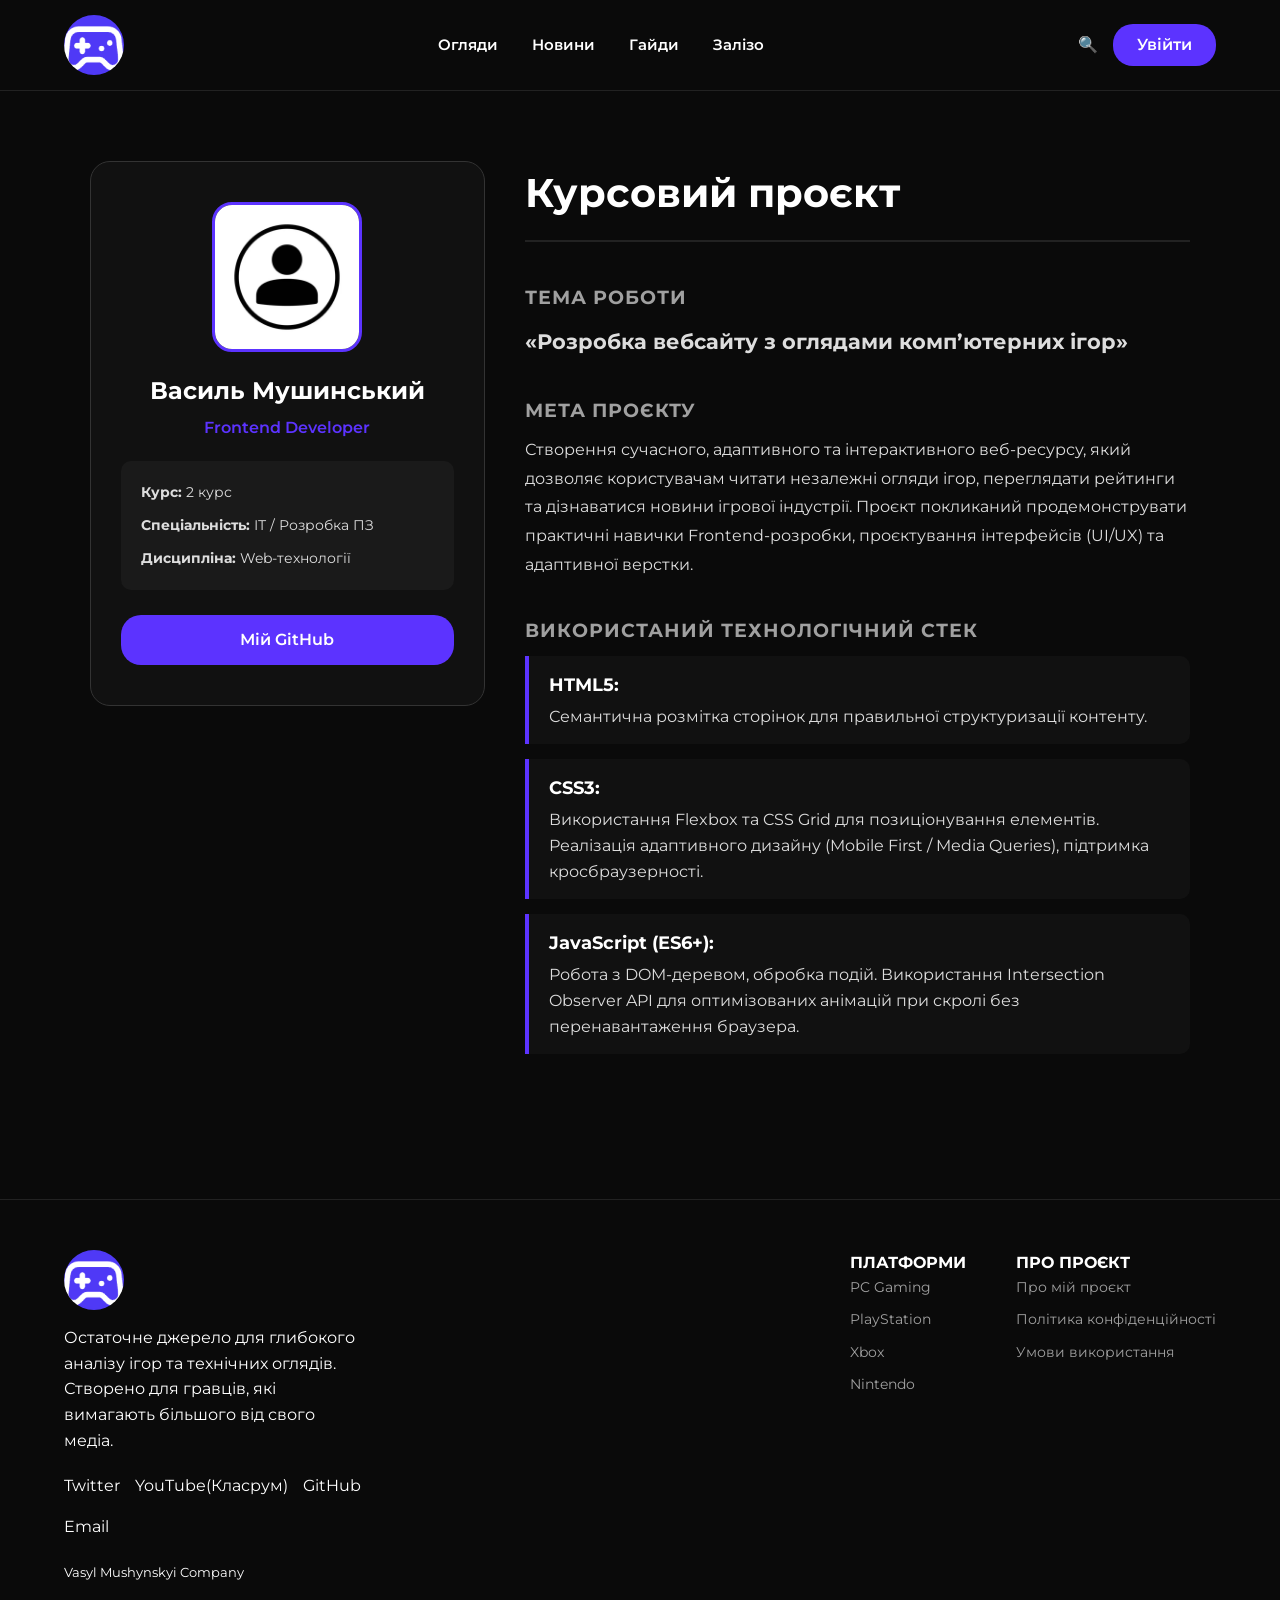
==== about.html @ b8786524 "fix" ====
<!DOCTYPE html>
<html lang="uk">
<head>
    <meta charset="UTF-8">
    <meta name="viewport" content="width=device-width, initial-scale=1.0">
    <title>Про проєкт | PLAY & FUN</title>
    <link rel="stylesheet" href="style.css">
    <link href="https://fonts.googleapis.com/css2?family=Montserrat:wght@400;600;800&display=swap" rel="stylesheet">
</head>
<body>
    <header class="navbar">
        <div class="logo">
            <a href="index.html"><img src="images/logo.png" alt="Play & Fun Logo" class="round-logo"></a>
        </div>
        <nav class="nav-links">
            <a href="reviews.html">Огляди</a>
            <a href="#">Новини</a>
            <a href="#">Гайди</a>
            <a href="#">Залізо</a>
        </nav>
        <div class="nav-actions">
            <span class="search-icon">🔍</span>
            <a href="#" class="btn-primary">Увійти</a>
        </div>
    </header>

    <main class="page-content fade-in">
        <div class="project-info-container">
            
            <aside class="student-profile">
                <div class="profile-pic">
                    <img src="images/my_photo.jpg" alt="Моє фото">
                </div>
                <h2>Василь Мушинський</h2>
                <p class="role">Frontend Developer</p>
                <div class="student-details">
                    <p><strong>Курс:</strong> 2 курс</p>
                    <p><strong>Спеціальність:</strong> ІТ / Розробка ПЗ</p>
                    <p><strong>Дисципліна:</strong> Web-технології</p>
                </div>
                <a href="https://github.com/vmushynskyi2024-creator" target="_blank" class="btn-primary github-btn">Мій GitHub</a>
            </aside>

            <section class="project-details">
                <h1>Курсовий проєкт</h1>
                
                <div class="info-block">
                    <h3>Тема роботи</h3>
                    <p class="highlight-text">«Розробка вебсайту з оглядами комп’ютерних ігор»</p>
                </div>

                <div class="info-block">
                    <h3>Мета проєкту</h3>
                    <p>Створення сучасного, адаптивного та інтерактивного веб-ресурсу, який дозволяє користувачам читати незалежні огляди ігор, переглядати рейтинги та дізнаватися новини ігрової індустрії. Проєкт покликаний продемонструвати практичні навички Frontend-розробки, проєктування інтерфейсів (UI/UX) та адаптивної верстки.</p>
                </div>

                <div class="info-block">
                    <h3>Використаний технологічний стек</h3>
                    <ul class="tech-stack">
                        <li>
                            <span class="tech-title">HTML5:</span> 
                            Семантична розмітка сторінок для правильної структуризації контенту.
                        </li>
                        <li>
                            <span class="tech-title">CSS3:</span> 
                            Використання Flexbox та CSS Grid для позиціонування елементів. Реалізація адаптивного дизайну (Mobile First / Media Queries), підтримка кросбраузерності.
                        </li>
                        <li>
                            <span class="tech-title">JavaScript (ES6+):</span> 
                            Робота з DOM-деревом, обробка подій. Використання Intersection Observer API для оптимізованих анімацій при скролі без перенавантаження браузера.
                        </li>
                    </ul>
                </div>
            </section>

        </div>
    </main>

    <footer>
        <div class="footer-content">
            <div class="footer-info">
                <img src="images/logo.png" alt="Play & Fun" class="round-logo" style="margin-bottom: 15px;">
                <p>Остаточне джерело для глибокого аналізу ігор та технічних оглядів. Створено для гравців, які вимагають більшого від свого медіа.</p>
                <div class="social-links">
                    <a href="#">Twitter</a>
                    <a href="https://classroom.google.com/h" target="_blank" title="Мій Classroom">YouTube(Класрум)</a>
                    <a href="https://github.com/vmushynskyi2024-creator" target="_blank">GitHub</a>
                    <a href="#">Email</a>
                </div>
                <small>Vasyl Mushynskyi Company</small>
            </div>
            
            <div class="footer-links">
                <div class="link-column">
                    <h4>ПЛАТФОРМИ</h4>
                    <a href="#">PC Gaming</a>
                    <a href="#">PlayStation</a>
                    <a href="#">Xbox</a>
                    <a href="#">Nintendo</a>
                </div>
                <div class="link-column">
                    <h4>ПРО ПРОЄКТ</h4>
                    <a href="about.html">Про мій проєкт</a>
                    <a href="#">Політика конфіденційності</a>
                    <a href="#">Умови використання</a>
                </div>
            </div>
        </div>
    </footer>

    <script src="script.js"></script>
</body>
</html>
---- style.css ----
/* Базові налаштування */
* {
    margin: 0;
    padding: 0;
    box-sizing: border-box;
    font-family: 'Montserrat', sans-serif;
}

:root {
    --bg-dark: #0a0a0a;
    --text-main: #ffffff;
    --text-muted: #a0a0a0;
    --primary-purple: #5c33ff;
    --accent-blue: #3355ff;
    --btn-dark: #1a1b26;
}

body {
    background-color: var(--bg-dark);
    color: var(--text-main);
    line-height: 1.6;
    overflow-x: hidden;
}

a {
    text-decoration: none;
    color: inherit;
}

.round-logo {
    width: 60px;
    height: 60px;
    border-radius: 50%;
    object-fit: cover;
    display: block;
}

/* Шапка сайту */
.navbar {
    display: flex;
    justify-content: space-between;
    align-items: center;
    padding: 15px 5%;
    border-bottom: 1px solid #222;
}

.nav-links a {
    margin: 0 15px;
    font-size: 15px;
    font-weight: 600;
    transition: color 0.3s;
}

.nav-links a:hover {
    color: var(--primary-purple);
}

.nav-actions {
    display: flex;
    align-items: center;
    gap: 15px;
}

.btn-primary {
    background-color: var(--primary-purple);
    padding: 8px 24px;
    border-radius: 20px;
    font-weight: 600;
}

/* Головний блок (Hero) */
.hero {
    display: flex;
    justify-content: space-between;
    align-items: center;
    padding: 60px 5%;
    min-height: 60vh;
}

.hero-content {
    flex: 1;
    max-width: 500px;
}

.badge {
    background-color: #2a1b54;
    color: #a385ff;
    padding: 5px 15px;
    border-radius: 15px;
    font-size: 12px;
    font-weight: bold;
    display: inline-block;
    margin-bottom: 15px;
}

.hero h1 {
    font-size: 4rem;
    font-weight: 800;
    margin: 10px 0 20px 0;
    line-height: 1.1;
}

.highlight {
    color: var(--primary-purple);
    font-family: cursive;
}

.hero p {
    color: var(--text-muted);
    margin-bottom: 30px;
    font-size: 15px;
}

.hero-buttons a {
    display: inline-block;
    padding: 12px 25px;
    border-radius: 30px;
    font-weight: bold;
    margin-right: 15px;
    font-size: 14px;
}

.btn-white {
    background-color: #fff;
    color: #000;
}

.btn-dark {
    background-color: var(--btn-dark);
    color: #fff;
}

.hero-image {
    flex: 1;
    display: flex;
    justify-content: flex-end;
}

.main-game-card {
    width: 100%;
    max-width: 500px;
    height: 320px;
    background-color: #222; /* Фоновий колір, якщо картинка не завантажиться */
    background-position: center;
    background-size: cover;
    background-repeat: no-repeat;
    border-radius: 20px;
    position: relative;
    border-bottom: 5px solid var(--primary-purple);
    overflow: hidden;
}

.card-overlay {
    position: absolute;
    bottom: 0;
    width: 100%;
    padding: 20px;
    background: linear-gradient(to top, rgba(0,0,0,0.9), transparent);
}

.rating {
    font-size: 2rem;
    font-weight: bold;
    margin-bottom: 5px;
}

.game-title {
    font-weight: bold;
    font-size: 1.2rem;
}

.scroll-container {
    text-align: center;
    margin: 20px 0 50px 0;
}

.btn-outline {
    background: transparent;
    border: 1px solid #444;
    color: #fff;
    padding: 10px 30px;
    border-radius: 20px;
    cursor: pointer;
    transition: 0.3s;
}

.btn-outline:hover {
    background: #222;
}

/* Останні огляди на головній */
.more-games {
    padding: 20px 5% 60px;
}

.more-games h2 {
    margin-bottom: 30px;
    text-align: center;
}

.games-grid {
    display: grid;
    grid-template-columns: repeat(auto-fit, minmax(280px, 1fr));
    gap: 25px;
}

.latest-review-card {
    background: #111;
    border-radius: 15px;
    overflow: hidden;
    border: 1px solid #222;
}

.img-placeholder {
    width: 100%;
    height: 180px;
    background-color: #222; /* Якщо немає картинки */
    background-size: cover;
    background-position: center;
}

.latest-review-text {
    padding: 15px;
}

.latest-review-text h3 {
    font-size: 1.1rem;
    margin-bottom: 10px;
}

.latest-review-text p {
    font-size: 0.9rem;
    color: var(--text-muted);
}

/* Сторінка Оглядів (reviews.html) */
.page-content {
    padding: 50px 5%;
}

.page-content h1 {
    margin-bottom: 40px;
}

.review-cards-grid {
    display: grid;
    grid-template-columns: repeat(auto-fit, minmax(320px, 1fr));
    gap: 30px;
}

.full-review-card {
    position: relative;
    height: 350px;
    background-color: #222;
    border-radius: 20px;
    background-size: cover;
    background-position: center;
    background-repeat: no-repeat;
    overflow: hidden;
    border-bottom: 4px solid var(--primary-purple);
    transition: transform 0.3s;
}

.full-review-card:hover {
    transform: translateY(-5px);
}

.card-gradient-overlay {
    position: absolute;
    bottom: 0;
    left: 0;
    width: 100%;
    padding: 25px 20px;
    background: linear-gradient(to top, rgba(0,0,0,0.95) 0%, rgba(0,0,0,0.7) 60%, transparent 100%);
}

.card-gradient-overlay .card-rating {
    font-size: 1.8rem;
    font-weight: 800;
    margin-bottom: 5px;
}

.card-gradient-overlay .card-title {
    font-size: 1.4rem;
    margin-bottom: 8px;
    line-height: 1.2;
}

.card-gradient-overlay .card-desc {
    font-size: 0.9rem;
    color: #ddd;
    line-height: 1.4;
}

/* === сторінка "Про проєкт" (about.html) === */
.project-info-container {
    display: flex;
    gap: 40px;
    max-width: 1100px;
    margin: 0 auto;
    padding: 20px 0 60px 0;
}

/* Ліва колонка */
.student-profile {
    flex: 1;
    min-width: 300px;
    background: #111;
    border: 1px solid #333;
    border-radius: 20px;
    padding: 40px 30px;
    text-align: center;
    height: fit-content;
}

.profile-pic {
    width: 150px;
    height: 150px;
    margin: 0 auto 20px auto;
    border-radius: 20px;
    overflow: hidden;
    border: 3px solid var(--primary-purple);
    background-color: #222;
}

.profile-pic img {
    width: 100%;
    height: 100%;
    object-fit: cover;
}

.student-profile h2 {
    font-size: 1.5rem;
    margin-bottom: 5px;
}

.role {
    color: var(--primary-purple);
    font-weight: 600;
    margin-bottom: 20px;
}

.student-details {
    text-align: left;
    background: #1a1a1a;
    padding: 20px;
    border-radius: 10px;
    margin-bottom: 25px;
}

.student-details p {
    margin-bottom: 10px;
    font-size: 0.9rem;
    color: #ddd;
}

.student-details p:last-child {
    margin-bottom: 0;
}

.github-btn {
    display: inline-block;
    width: 100%;
    padding: 12px 0;
}

/* Права колонка */
.project-details {
    flex: 2;
}

.project-details h1 {
    font-size: 2.5rem;
    margin-bottom: 40px;
    border-bottom: 2px solid #222;
    padding-bottom: 15px;
}

.info-block {
    margin-bottom: 35px;
}

.info-block h3 {
    font-size: 1.2rem;
    color: var(--text-muted);
    margin-bottom: 10px;
    text-transform: uppercase;
    letter-spacing: 1px;
}

.highlight-text {
    font-size: 1.3rem;
    font-weight: bold;
    color: var(--accent-blue);
}

.info-block p {
    color: #ddd;
    line-height: 1.8;
}

.tech-stack {
    list-style: none;
}

.tech-stack li {
    background: #111;
    border-left: 4px solid var(--primary-purple);
    padding: 15px 20px;
    margin-bottom: 15px;
    border-radius: 0 10px 10px 0;
    color: #ddd;
    line-height: 1.6;
}

.tech-title {
    font-weight: bold;
    color: #fff;
    display: block;
    margin-bottom: 5px;
    font-size: 1.1rem;
}

/* Додаткова адаптація для About сторінки */
@media (max-width: 900px) {
    .project-info-container {
        flex-direction: column;
    }
    
    .student-profile {
        min-width: 100%;
    }
}
/* Розсилка */
.newsletter {
    text-align: center;
    padding: 60px 5%;
    background: #0d0d0d;
}

.newsletter h2 {
    font-size: 2.5rem;
}

.highlight-blue {
    color: var(--accent-blue);
}

.subscribe-form {
    margin: 30px auto;
    max-width: 500px;
    display: flex;
    gap: 10px;
    justify-content: center;
}

.subscribe-form input {
    padding: 15px;
    border-radius: 25px;
    border: 1px solid #333;
    background: transparent;
    color: #fff;
    width: 60%;
}

.btn-blue {
    background-color: var(--accent-blue);
    color: #fff;
    border: none;
    padding: 10px 30px;
    border-radius: 25px;
    cursor: pointer;
    font-weight: bold;
}

/* Підвал */
footer {
    border-top: 1px solid #222;
    padding: 50px 5%;
}

.footer-content {
    display: flex;
    justify-content: space-between;
    flex-wrap: wrap;
    gap: 40px;
}

.footer-info {
    max-width: 300px;
}

.social-links {
    margin: 20px 0;
    display: flex;
    gap: 15px;
    flex-wrap: wrap;
}

.footer-links {
    display: flex;
    gap: 50px;
}

.link-column a {
    display: block;
    color: var(--text-muted);
    margin-bottom: 10px;
    font-size: 14px;
}

/* Анімації JS */
.fade-in {
    opacity: 0;
    transform: translateY(30px);
    transition: opacity 0.8s ease, transform 0.8s ease;
}

.fade-in.visible {
    opacity: 1;
    transform: translateY(0);
}

/* АДАПТАЦІЯ ПІД МОБІЛКИ */
@media (max-width: 768px) {
    .hero {
        flex-direction: column;
        text-align: center;
        padding: 40px 5%;
    }

    .hero h1 {
        font-size: 2.5rem;
    }

    .hero-buttons {
        display: flex;
        flex-direction: column;
        gap: 15px;
    }

    .hero-buttons a {
        margin-right: 0;
    }

    .main-game-card {
        margin-top: 40px;
        height: 250px;
    }

    .nav-links {
        display: none;
    }

    .subscribe-form {
        flex-direction: column;
    }

    .subscribe-form input, .btn-blue {
        width: 100%;
        border-radius: 30px;
    }

    .footer-content {
        flex-direction: column;
        text-align: center;
    }

    .footer-info {
        max-width: 100%;
        display: flex;
        flex-direction: column;
        align-items: center;
    }
    
    .social-links {
        justify-content: center;
    }

    .footer-links {
        flex-direction: column;
        gap: 20px;
    }
    
    .about-card {
        padding: 30px 20px;
    }
}
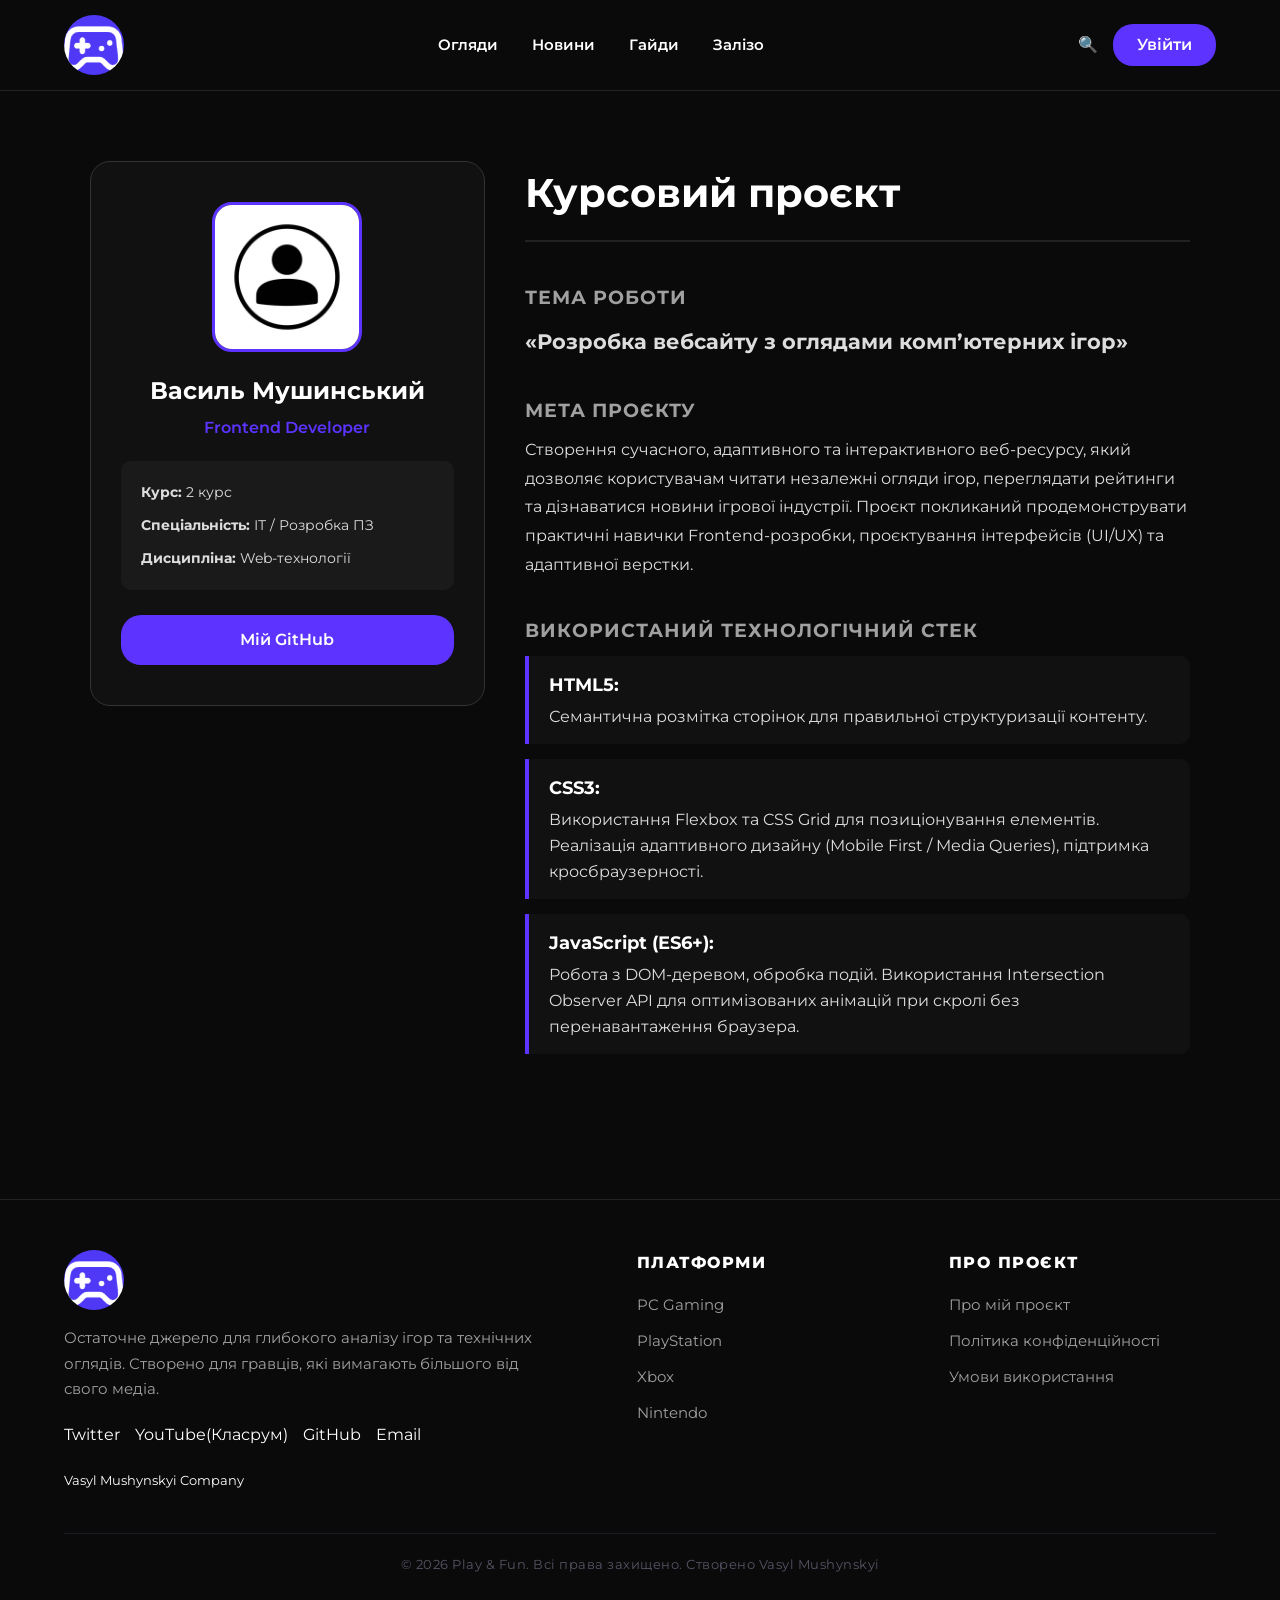
==== commit 894d8aa9: "last fix 20.05.2026" ====
--- a/about.html
+++ b/about.html
@@ -22,6 +22,7 @@
             <span class="search-icon">🔍</span>
             <a href="#" class="btn-primary">Увійти</a>
         </div>
+        <div class="mobile-menu-toggle" id="mobileToggle"></div>
     </header>
 
     <main class="page-content fade-in">
@@ -106,6 +107,10 @@
                 </div>
             </div>
         </div>
+        </div> <div class="footer-bottom">
+        <p>&copy; 2026 Play & Fun. Всі права захищено. Створено Vasyl Mushynskyi</p>
+    </div>
+</footer>
     </footer>
 
     <script src="script.js"></script>
--- a/style.css
+++ b/style.css
@@ -78,8 +78,8 @@
 }
 
 .hero-content {
-    flex: 1;
-    max-width: 500px;
+    flex: 1.5; 
+    max-width: 650px; 
 }
 
 .badge {
@@ -93,22 +93,26 @@
     margin-bottom: 15px;
 }
 
-.hero h1 {
-    font-size: 4rem;
-    font-weight: 800;
-    margin: 10px 0 20px 0;
-    line-height: 1.1;
-}
-
+.hero-content h1 {
+    font-size: 56px; /* Залишаємо великим та потужним */
+    font-weight: 900;
+    line-height: 1.2;
+    letter-spacing: -1px;
+    margin-bottom: 20px;
+    text-transform: uppercase;
+    width: 100%; /* Змушуємо використовувати всю доступну ширину */
+}
 .highlight {
     color: var(--primary-purple);
     font-family: cursive;
 }
 
-.hero p {
+.hero-content p {
+    font-size: 16px; /* Збільшуємо шрифт, щоб він краще читався */
+    line-height: 1.6;
     color: var(--text-muted);
-    margin-bottom: 30px;
-    font-size: 15px;
+    max-width: 520px; /* Дозволяємо опису також стати трохи ширшим */
+    margin-bottom: 35px;
 }
 
 .hero-buttons a {
@@ -138,8 +142,8 @@
 
 .main-game-card {
     width: 100%;
-    max-width: 500px;
-    height: 320px;
+    max-width: 650px;
+    height: 420px;
     background-color: #222; /* Фоновий колір, якщо картинка не завантажиться */
     background-position: center;
     background-size: cover;
@@ -197,6 +201,44 @@
     margin-bottom: 30px;
     text-align: center;
 }
+.latest-carousel-wrapper {
+    position: relative;
+    width: 100%;
+    max-width: 700px;
+    margin: 0 auto;
+    overflow: hidden;
+    border-radius: 12px;
+}
+
+.latest-carousel-track {
+    display: flex;
+    flex-wrap: nowrap;
+    width: 100%;
+    transition: transform 0.5s ease-in-out;
+}
+
+.latest-carousel-track .latest-review-card {
+    min-width: 100%;
+    margin: 0;
+    box-sizing: border-box;
+}
+
+.carousel-click-zone {
+    position: absolute;
+    top: 0;
+    bottom: 0;
+    width: 50%;
+    z-index: 10;
+    cursor: pointer;
+}
+
+.zone-left {
+    left: 0;
+}
+
+.zone-right {
+    right: 0;
+}
 
 .games-grid {
     display: grid;
@@ -232,6 +274,33 @@
     font-size: 0.9rem;
     color: var(--text-muted);
 }
+    .slider {
+    position: relative;
+    overflow: hidden;
+    max-width: 400px;
+    margin: 0 auto;
+    }
+    .slide {
+    display: none;
+    text-align: center;
+    }
+    .slide.active {
+    display: block;
+    }
+    .slider-controls {
+    text-align: center;
+    margin-top: 15px;
+    }
+    .slider-controls button {
+    background: var(--btn-dark);
+    color: #fff;
+    border: none;
+    padding: 8px 15px;
+    margin: 0 5px;
+    cursor: pointer;
+    border-radius: 5px;
+    }
+
 
 /* Сторінка Оглядів (reviews.html) */
 .page-content {
@@ -482,12 +551,24 @@
 .footer-content {
     display: flex;
     justify-content: space-between;
-    flex-wrap: wrap;
+    align-items: flex-start;
     gap: 40px;
+    max-width: 1200px;
+    margin: 0 auto;
+    width: 100%;
 }
 
 .footer-info {
-    max-width: 300px;
+    flex: 1.5; 
+    min-width: 280px;
+}
+
+.footer-info p {
+    font-size: 15px;
+    color: var(--text-muted);
+    line-height: 1.7;
+    max-width: 100%; 
+    margin-bottom: 20px;
 }
 
 .social-links {
@@ -499,14 +580,36 @@
 
 .footer-links {
     display: flex;
-    gap: 50px;
+    flex: 2; 
+    justify-content: space-around; 
+    gap: 40px;
+}
+
+
+.link-column {
+    display: flex;
+    flex-direction: column;
+    gap: 12px;
+    min-width: 160px; 
+}
+
+.link-column h4 {
+    font-size: 16px;
+    font-weight: 800;
+    letter-spacing: 1.5px;
+    margin-bottom: 5px;
+    color: var(--text-main);
 }
 
 .link-column a {
-    display: block;
+    font-size: 15px;
     color: var(--text-muted);
-    margin-bottom: 10px;
-    font-size: 14px;
+    transition: color 0.3s ease;
+    white-space: nowrap;
+}
+
+.link-column a:hover {
+    color: var(--primary-purple);
 }
 
 /* Анімації JS */
@@ -519,6 +622,179 @@
 .fade-in.visible {
     opacity: 1;
     transform: translateY(0);
+}
+/* --- Шапка секції (Заголовок + Посилання) --- */
+.section-header {
+    display: flex;
+    justify-content: space-between;
+    align-items: center;
+    margin-bottom: 20px;
+    padding: 0 5%;
+}
+
+.section-header h2 {
+    font-size: 24px;
+    margin: 0;
+}
+
+.view-all-link {
+    color: var(--text-main);
+    font-weight: 600;
+    font-size: 14px;
+    text-transform: uppercase;
+    transition: color 0.3s ease;
+}
+
+.view-all-link:hover {
+    color: var(--primary-purple);
+}
+
+/* --- Обгортка каруселі --- */
+.carousel-wrapper {
+    position: relative;
+    display: flex;
+    align-items: center;
+    padding: 0 5%;
+}
+
+/* --- Трек для скролу --- */
+.carousel-track {
+    display: flex;
+    gap: 20px;
+    overflow-x: auto;
+    scroll-behavior: smooth;
+    scroll-snap-type: x mandatory;
+    scrollbar-width: none; /* Приховуємо скроллбар для Firefox */
+    -ms-overflow-style: none; /* Приховуємо скроллбар для IE/Edge */
+    padding-bottom: 15px; /* Місце під тіні (якщо є) */
+    width: 100%;
+}
+
+.carousel-track::-webkit-scrollbar {
+    display: none; /* Приховуємо скроллбар для Chrome/Safari */
+}
+
+/* --- Налаштування карток всередині каруселі --- */
+.carousel-track .full-review-card {
+    /* Робимо рівно 3 картки на екрані. Віднімаємо gap (20px * 2) / 3 */
+    flex: 0 0 calc(33.333% - 13.4px); 
+    scroll-snap-align: start;
+    height: 350px;
+    border-radius: 12px;
+    position: relative;
+    background-size: cover;
+    background-position: center;
+    overflow: hidden;
+}
+
+/* Якщо цих стилів ще немає в style.css глобально: */
+.card-gradient-overlay {
+    position: absolute;
+    bottom: 0;
+    left: 0;
+    width: 100%;
+    height: 100%;
+    background: linear-gradient(to top, rgba(0,0,0,0.9) 0%, rgba(0,0,0,0.4) 50%, transparent 100%);
+    padding: 20px;
+    display: flex;
+    flex-direction: column;
+    justify-content: flex-end;
+}
+
+.card-rating {
+    position: absolute;
+    top: 15px;
+    left: 15px;
+    background: var(--primary-purple);
+    color: #ffffff;
+    padding: 5px 10px;
+    font-weight: 800;
+    border-radius: 5px;
+    font-size: 14px;
+}
+
+.card-title {
+    font-size: 18px;
+    margin-bottom: 5px;
+}
+
+.card-desc {
+    font-size: 12px;
+    color: var(--text-muted);
+}
+
+/* --- Кнопки скролу --- */
+.carousel-btn {
+    background-color: var(--btn-dark);
+    color: var(--text-main);
+    border: 1px solid #333;
+    border-radius: 50%;
+    width: 45px;
+    height: 45px;
+    display: flex;
+    justify-content: center;
+    align-items: center;
+    cursor: pointer;
+    position: absolute;
+    z-index: 10;
+    transition: all 0.3s ease;
+    font-size: 18px;
+}
+
+.carousel-btn:hover {
+    background-color: var(--primary-purple);
+    border-color: var(--primary-purple);
+}
+
+/* Позиціонування кнопок по краях */
+.left-btn { left: 1%; }
+.right-btn { right: 1%; }
+
+/* --- Адаптивність --- */
+@media (max-width: 992px) {
+    .carousel-track .full-review-card {
+        flex: 0 0 calc(50% - 10px); /* 2 картки на планшеті */
+    }
+}
+
+@media (max-width: 600px) {
+    .carousel-track .full-review-card {
+        flex: 0 0 100%; /* 1 картка на телефоні */
+    }
+    .left-btn, .right-btn {
+        display: none; /* На телефоні зручніше гортати пальцем (свайпом) */
+    }
+}
+
+/* --- Адаптивність --- */
+@media (max-width: 992px) {
+    .carousel-track .full-review-card {
+        flex: 0 0 calc(50% - 10px); /* 2 картки на планшеті */
+    }
+}
+
+@media (max-width: 600px) {
+    .carousel-track .full-review-card {
+        flex: 0 0 100%; /* 1 картка на телефоні */
+    }
+    .left-btn, .right-btn {
+        display: none; /* На телефоні зручніше гортати пальцем (свайпом) */
+    }
+}
+
+.footer-bottom {
+    width: 100%;
+    max-width: 1200px;
+    margin: 40px auto 0 auto;
+    padding-top: 20px;
+    border-top: 1px solid #1a1a24; /* Акуратна тонка лінія, яка відділить копірайт */
+    text-align: center; /* Центруємо текст по середині */
+}
+
+.footer-bottom p {
+    font-size: 13px;
+    color: #555566; /* Робимо колір тьмянішим, щоб він не відволікав увагу */
+    letter-spacing: 0.5px;
 }
 
 /* АДАПТАЦІЯ ПІД МОБІЛКИ */
@@ -585,4 +861,66 @@
     .about-card {
         padding: 30px 20px;
     }
-}+}
+
+.navbar {
+    position: relative;
+}
+
+.mobile-menu-toggle {
+    display: none;
+    position: absolute;
+    bottom: -15px;
+    left: 50%;
+    transform: translateX(-50%);
+    width: 30px;
+    height: 30px;
+    background-color: var(--bg-dark);
+    border: 1px solid #333;
+    border-radius: 50%;
+    cursor: pointer;
+    z-index: 100;
+}
+
+.mobile-menu-toggle::after {
+    content: '';
+    position: absolute;
+    top: 8px;
+    left: 10px;
+    width: 8px;
+    height: 8px;
+    border-right: 2px solid var(--text-main);
+    border-bottom: 2px solid var(--text-main);
+    transform: rotate(45deg);
+    transition: transform 0.3s ease;
+}
+
+.navbar.active .mobile-menu-toggle::after {
+    transform: rotate(-135deg);
+    top: 12px;
+}
+
+@media (max-width: 768px) {
+    .navbar {
+        flex-direction: column;
+        padding-bottom: 20px;
+    }
+    
+    .mobile-menu-toggle {
+        display: block;
+    }
+    
+    .nav-links, .nav-actions {
+        display: none;
+        flex-direction: column;
+        width: 100%;
+        text-align: center;
+        gap: 15px;
+        margin-top: 15px;
+    }
+    
+    .navbar.active .nav-links,
+    .navbar.active .nav-actions {
+        display: flex;
+    }
+}
